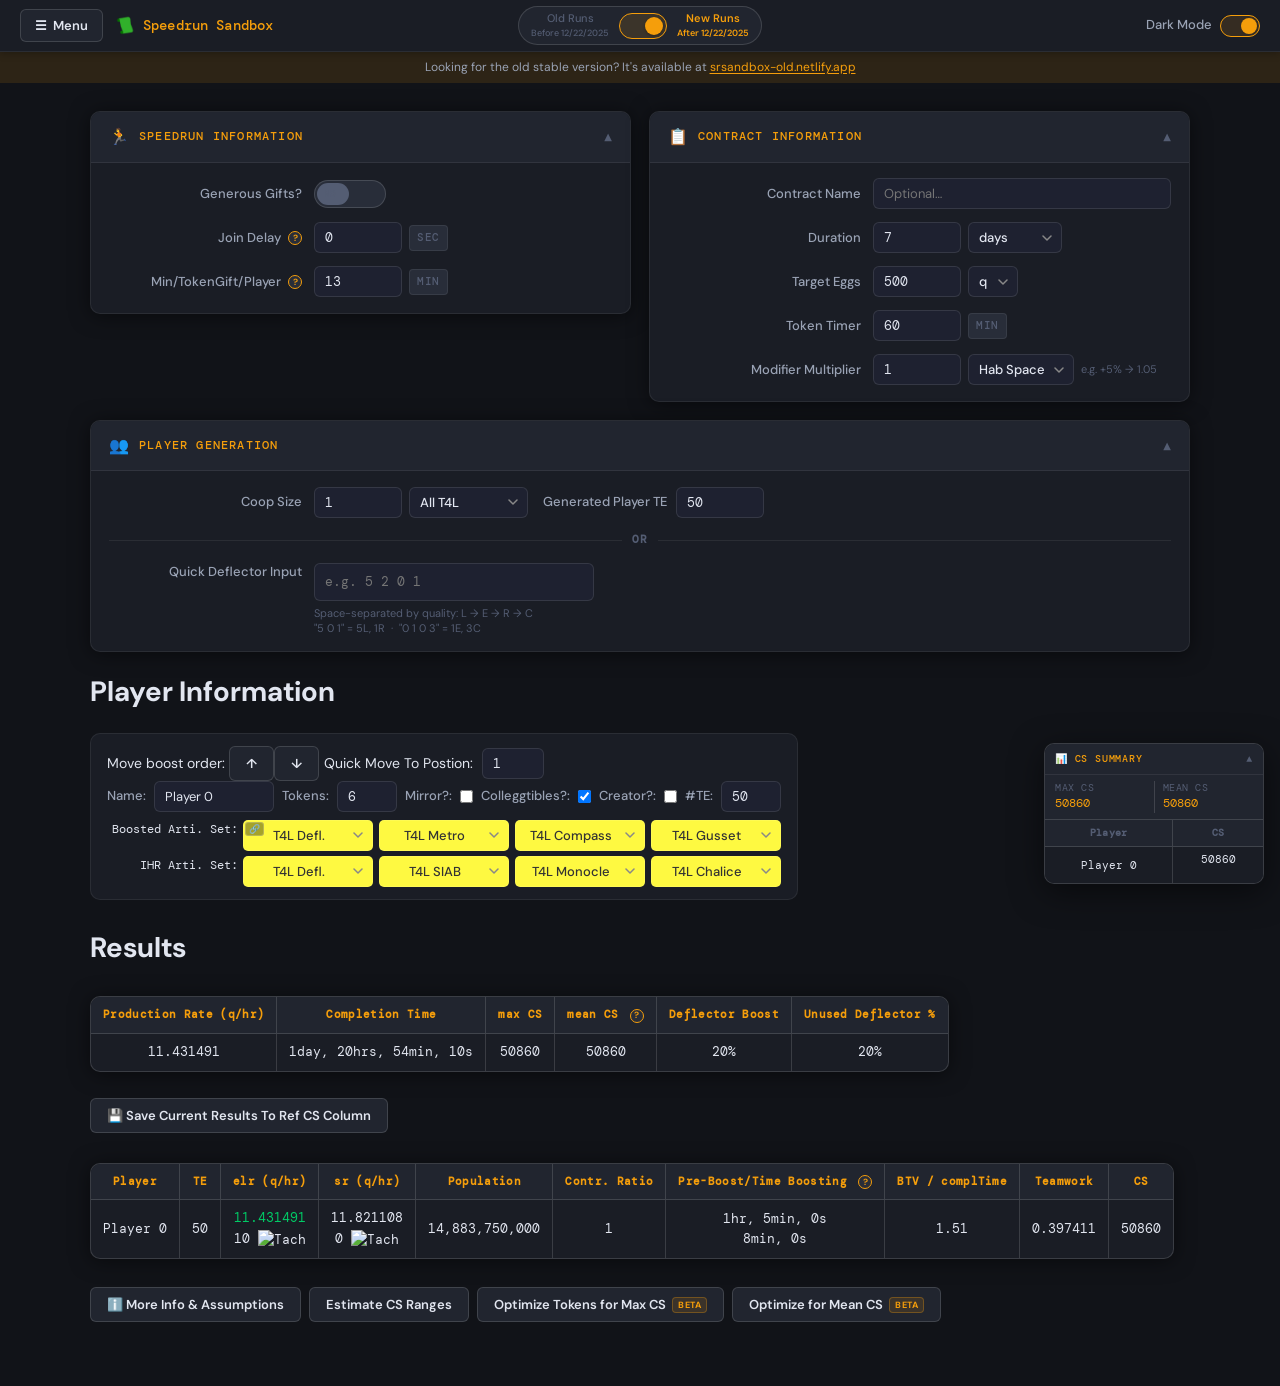
==== index.html @ 9b0572de "Initial commit - project files" ====
<!DOCTYPE html>
<html lang="en">
<head>
    <meta charset="UTF-8">
    <meta name="viewport" content="width=device-width, initial-scale=1.0">
    <title>Speedrun Sandbox</title>
    <meta name="robots" content="index, follow">
    <link rel="canonical" href="https://srsandbox-staabmia.netlify.app/">
    <link rel="stylesheet" href="styles.css">
    <link rel="icon" href="images/CS.ico" type="image/x-icon">
    <link rel="preconnect" href="https://fonts.googleapis.com">
    <link href="https://fonts.googleapis.com/css2?family=DM+Sans:ital,opsz,wght@0,9..40,400;0,9..40,500;0,9..40,600;0,9..40,700;1,9..40,400&family=DM+Mono:wght@400;500&display=swap" rel="stylesheet">
    <script>
    function toggleCard(header) {
        const body = header.nextElementSibling;
        const chevron = header.querySelector('.card-chevron');
        const collapsed = body.classList.toggle('card-body--collapsed');
        chevron.style.transform = collapsed ? 'rotate(180deg)' : '';
        const key = 'card-collapsed:' + header.querySelector('.card-title').textContent.trim();
        localStorage.setItem(key, collapsed ? '1' : '0');
    }
    </script>
    <!-- Inject collapsed state before first paint to prevent flash -->
    <script>
    (function () {
        const rules = [];
        for (let i = 0; i < localStorage.length; i++) {
            const k = localStorage.key(i);
            if (k.startsWith('card-collapsed:') && localStorage.getItem(k) === '1') {
                const title = k.slice('card-collapsed:'.length);
                // Build a CSS rule that hides the card-body following a header containing this title
                rules.push(
                    `.collapsible[data-title="${CSS.escape(title)}"] + .card-body { display: none !important; }`
                );
            }
        }
        if (rules.length) {
            const style = document.createElement('style');
            style.id = 'card-collapsed-fouc';
            style.textContent = rules.join('\n');
            document.head.appendChild(style);
        }
    })();
    </script>
</head>
<body class="dark-mode">

    <!-- Navigation -->
    <nav class="topbar">
        <div class="topbar-left">
            <div class="dropdown">
                <button class="dropbtn">☰ &nbsp;Menu</button>
                <div class="dropdown-content">
                    <a href="index.html">Speedrun Sandbox</a>
                    <a href="stone-calc.html">Stone Calculator</a>
                </div>
            </div>
            <div class="topbar-brand">
                <img src="images/CS.ico" class="brand-icon-img" alt="CS">
                <span class="brand-name">Speedrun Sandbox</span>
            </div>
        </div>
        <div class="topbar-center">
            <div class="segment-control topbar-segment">
                <span class="segment-label">Old Runs<br><small>Before 12/22/2025</small></span>
                <label class="switch">
                    <input type="checkbox" id="cxpToggle" checked="true">
                    <span class="slider"></span>
                </label>
                <span class="segment-label active">New Runs<br><small>After 12/22/2025</small></span>
            </div>
        </div>
        <div class="topbar-right">
            <div class="mode-toggle">
                <label for="modeToggle" class="mode-label">Dark Mode</label>
                <label class="toggle-switch">
                    <input type="checkbox" id="modeToggle">
                    <span class="toggle-slider"></span>
                </label>
            </div>
        </div>
    </nav>

    <div class="notice-bar">
        Looking for the old stable version? It's available at <a id="oldSiteLink" href="https://srsandbox-old.netlify.app/" target="_blank" rel="noopener">srsandbox-old.netlify.app</a>
    </div>

    <div id="urlErrorBar" class="error-bar" style="display:none;">
        ⚠️ Error parsing URL data — the link may be corrupted. Refreshing the page may fix the issue. Otherwise, remove <code>?data=</code> and everything after it from the URL.
    </div>

    <div class="page-wrapper">
        <div class="container">

            <!-- Speedrun Information -->
            <section class="card">
                <div class="card-header collapsible" data-title="Speedrun Information" onclick="toggleCard(this)">
                    <span class="card-icon">🏃</span>
                    <h2 class="card-title">Speedrun Information</h2>
                    <span class="card-chevron">▲</span>
                </div>
                <div class="card-body">

                    <!-- IMPORTANT: These two rows use class="controls" so scripts.js can find
                         them via .closest(".controls") to show/hide based on cxpToggle -->
                    <div class="controls field-row">
                        <label for="crtToggle" id="crtToggleLbl" class="field-label">
                            Chicken Runs Maxed? <span class="info-tip" data-tip="Chicken Runs not maxed: coopSize−1 used for CRs.">?</span>
                        </label>
                        <label class="pill-toggle">
                            <input type="checkbox" id="crtToggle" checked>
                            <span class="pill-track">
                                <span class="pill-thumb"></span>
                                <span class="pill-text-on">YES</span>
                                <span class="pill-text-off">NO</span>
                            </span>
                        </label>
                    </div>

                    <div class="controls field-row">
                        <label for="tokenToggle" id="tokenToggleLabel" class="field-label">
                            Token Value Maxed? <span class="info-tip" data-tip="Token Value not maxed: Sent=0 used.">?</span>
                        </label>
                        <label class="pill-toggle">
                            <input type="checkbox" id="tokenToggle" checked>
                            <span class="pill-track">
                                <span class="pill-thumb"></span>
                                <span class="pill-text-on">YES</span>
                                <span class="pill-text-off">NO</span>
                            </span>
                        </label>
                    </div>

                    <div class="field-row">
                        <label for="GGToggle" class="field-label">Generous Gifts?</label>
                        <label class="pill-toggle">
                            <input type="checkbox" id="GGToggle">
                            <span class="pill-track">
                                <span class="pill-thumb"></span>
                                <span class="pill-text-on">YES</span>
                                <span class="pill-text-off">NO</span>
                            </span>
                        </label>
                    </div>

                    <div class="field-row">
                        <label for="crttime" class="field-label">Join Delay <span class="info-tip" data-tip="The amount of time between coop creation and players joining.">?</span></label>
                        <div class="input-with-unit">
                            <input type="number" id="crttime" min="0" value="0" onkeyup=enforceMinMaxDec(this)>
                            <span class="unit-badge">sec</span>
                        </div>
                    </div>

                    <div class="field-row">
                        <label for="mpft" class="field-label">Min/TokenGift/Player <span class="info-tip" data-tip="Determines how lucky token farming is: 10 is a pretty lucky run, 13 average.">?</span></label>
                        <div class="input-with-unit">
                            <input type="number" id="mpft" min="1" value="13" onkeyup=enforceMinMaxDec(this)>
                            <span class="unit-badge">min</span>
                        </div>
                    </div>
                </div>
            </section>

            <!-- Contract Information -->
            <section class="card">
                <div class="card-header collapsible" data-title="Contract Information" onclick="toggleCard(this)">
                    <span class="card-icon">📋</span>
                    <h2 class="card-title">Contract Information</h2>
                    <span class="card-chevron">▲</span>
                </div>
                <div class="card-body">
                    <div class="field-row">
                        <label for="contractNameInput" class="field-label">Contract Name</label>
                        <input type="text" id="contractNameInput" placeholder="Optional…" class="text-input-wide">
                    </div>
                    <div class="field-row">
                        <label for="duration" class="field-label">Duration</label>
                        <div class="input-select-group">
                            <input type="number" id="duration" min="0" value="7" onkeyup=enforceMinMaxDec(this)>
                            <select id="durUnit">
                                <option value="days">days</option>
                                <option value="hours">hours</option>
                                <option value="minutes">minutes</option>
                                <option value="seconds">seconds</option>
                            </select>
                        </div>
                    </div>
                    <div class="field-row">
                        <label for="targetEggAmount" class="field-label">Target Eggs</label>
                        <div class="input-select-group">
                            <input type="number" id="targetEggAmount" min="0" value="500" step="100" onkeyup=enforceMinMaxDec(this)>
                            <select id="eggUnit">
                                <option value="q">q</option>
                                <option value="Q">Q</option>
                                <option value="T">T</option>
                            </select>
                        </div>
                    </div>
                    <div class="field-row">
                        <label for="tokenTimer" class="field-label">Token Timer</label>
                        <div class="input-with-unit">
                            <input type="number" id="tokenTimer" min="1" value="60" onkeyup=enforceMinMaxDec(this)>
                            <span class="unit-badge">min</span>
                        </div>
                    </div>
                    <div class="field-row">
                        <label for="modifiers" class="field-label">Modifier Multiplier</label>
                        <div class="input-select-group">
                            <input type="number" id="modifiers" min="0.01" max="1000" value="1" step="0.01" onkeyup=enforceMinMaxDec(this)>
                            <select name="mod-name" id="mod-name">
                                <option value="Hab Space">Hab Space</option>
                                <option value="IHR">IHR</option>
                                <option value="ShipRate">Ship Rate</option>
                                <option value="LayRate">Lay Rate</option>
                            </select>
                            <span class="hint-text">e.g. +5% → 1.05</span>
                        </div>
                    </div>
                </div>
            </section>

            <!-- Player Generation -->
            <section class="card">
                <div class="card-header collapsible" data-title="Player Generation" onclick="toggleCard(this)">
                    <span class="card-icon">👥</span>
                    <h2 class="card-title">Player Generation</h2>
                    <span class="card-chevron">▲</span>
                </div>
                <div class="card-body">
                    <div class="field-row">
                        <label for="numPlayers" class="field-label">Coop Size</label>
                        <div class="input-select-group">
                            <input type="number" id="numPlayers" min="1" max="70" value="1" onkeyup=enforceMinMax(this)>
                            <select name="artiQual" id="artiQual">
                                <option value="Sus">All T4L</option>
                                <option value="Leg">T4C Defl+T4L</option>
                                <option value="Epic">T4C Defl+T4E</option>
                                <option value="Rare">T3R Defl+T4R</option>
                            </select>
                            <label for="numTEDefault" class="field-label" style="width:auto;text-align:left;padding-left:8px;">Generated Player TE</label>
                            <input type="number" id="numTEDefault" min="0" max="999" value="50" onkeyup=enforceMinMax(this)>
                        </div>
                    </div>

                    <div class="divider-or"><span>or</span></div>

                    <div class="field-row field-row--stack">
                        <label for="QPlayerInput" class="field-label">Quick Deflector Input</label>
                        <div class="qinput-block">
                            <input type="text" id="QPlayerInput" placeholder="e.g. 5 2 0 1" class="qinput-field">
                            <p class="hint-text">Space-separated by quality: L → E → R → C<br>"5 0 1" = 5L, 1R &nbsp;·&nbsp; "0 1 0 3" = 1E, 3C</p>
                            <small id="errorMsg" style="color:#ff6b6b;display:none;">⚠ Max 5 numbers allowed.</small>
                        </div>
                    </div>
                </div>
            </section>

            <script>
                const input = document.getElementById("QPlayerInput");
                const errorMsg = document.getElementById("errorMsg");
                input.addEventListener("input", function () {
                    let clean = this.value.replace(/[^\d\s]/g, '');
                    const entries = clean.trim().split(/\s+/).filter(n => n !== '');
                    if (entries.length > 5) {
                        clean = entries.slice(0, 5).join(' ') + ' ';
                        errorMsg.style.display = 'inline';
                    } else {
                        errorMsg.style.display = 'none';
                    }
                    this.value = clean;
                });
                input.onchange = () => QPInRun();
            </script>

            <!-- Dynamic Output Areas -->
            <div id="infoContainer"></div>
            <div id="playersContainer"></div>
            <div id="boostOrderContainer"></div>
            <div id="optimizeOrderContainer" style="margin-bottom:20px"></div>
            <div id="runContainer" style="margin-top:20px"></div>
            <div id="run"></div>
            <div id="resultsContainer"></div>
            <table id="coopTable"></table>
            <div id="SIABSwapContainer"></div>

            <div class="field-row btv-row">
                <label for="btvTarget" id="btvTargetLabel" class="field-label">BTV / CompTime Target</label>
                <input type="number" id="btvTarget" min="0" max="2" value="1.875" step="0.1" onkeyup=enforceMinMaxDec(this)>
            </div>

            <button id="saveReference">💾 Save Current Results To Ref CS Column</button>

            <table id="playersTable"></table>

            <div class="button-row">
                <button id="toggleInfo2Btn">ℹ️ More Info &amp; Assumptions</button>
                <button id="runScenariosBtn">Estimate CS Ranges</button>
                <button id="runTokenScenariosBtn">Optimize Tokens for Max CS <span class="badge-beta">beta</span></button>
                <button id="runTokenScenariosMeanBtn">Optimize for Mean CS <span class="badge-beta">beta</span></button>
            </div>

            <div id="info2Container" class="hidden"></div>

            <div id="scenarioOutputContainer" class="hidden scenario-output-wrapper">
                <button id="copyScenarioBtn">📋 Copy Results</button>
                <textarea id="scenarioOutput" rows="10" cols="80" readonly></textarea>
                <div id="scenarioHtmlOutput"></div>
            </div>

            <div id="savedPlayerContainer"></div>

        </div>
    </div>

    <!-- Sticky Summary Panel -->
    <div id="stickySummary">
        <div id="stickySummaryHeader">
            <span>📊 CS Summary</span>
            <span id="stickySummaryToggleIcon">▲</span>
        </div>
        <div id="stickySummaryBody">
            <div id="stickySummaryCoopStats" class="sticky-coop-stats"></div>
            <table id="stickySummaryTable">
                <thead><tr id="stickySummaryHead"></tr></thead>
                <tbody id="stickySummaryRows"></tbody>
            </table>
        </div>
    </div>

    <script src="scripts.js"></script>

    <script>
    // ── Sticky Summary Panel ──────────────────────
    (function () {
        const panel      = document.getElementById('stickySummary');
        const header     = document.getElementById('stickySummaryHeader');
        const body       = document.getElementById('stickySummaryBody');
        const toggleIcon = document.getElementById('stickySummaryToggleIcon');
        const headRow    = document.getElementById('stickySummaryHead');
        const bodyRows   = document.getElementById('stickySummaryRows');
        const coopStats  = document.getElementById('stickySummaryCoopStats');
        const sourceTable = document.getElementById('playersTable');
        const coopTable   = document.getElementById('coopTable');

        let collapsed = false;

        header.addEventListener('click', () => {
            collapsed = !collapsed;
            body.classList.toggle('collapsed', collapsed);
            toggleIcon.textContent = collapsed ? '▼' : '▲';
        });

        function refreshCoopStats() {
            const rows = coopTable.querySelectorAll('tr');
            if (rows.length < 2) { coopStats.innerHTML = ''; return; }
            const cells = rows[1].querySelectorAll('td');
            const maxCSCell  = cells[2];
            const meanCSCell = cells[3];
            if (!maxCSCell || !meanCSCell) { coopStats.innerHTML = ''; return; }

            function statHTML(cell, label, refKey) {
                const firstText = Array.from(cell.childNodes)
                    .find(n => n.nodeType === Node.TEXT_NODE);
                const val = firstText ? firstText.textContent.trim() : (cell.textContent.trim().split(' ')[0] || '—');
                if (!val) return '';

                const refVal = parseFloat(cell.dataset[refKey]);
                const curVal = parseFloat(val);
                let deltaSpan = '';
                let refLine = '';
                if (!isNaN(refVal) && !isNaN(curVal)) {
                    const diff = Math.round((curVal - refVal) * 1e2) / 1e2;
                    const sign = diff > 0 ? '+' : '';
                    const colour = diff > 0 ? 'var(--green,#34d399)' : diff < 0 ? 'var(--red,#f87171)' : 'var(--text-muted)';
                    if (diff !== 0) deltaSpan = ` <span style="color:${colour};font-size:10px">(${sign}${diff})</span>`;
                    refLine = `<span style="font-size:9px;color:var(--text-muted);white-space:nowrap">ref:${refVal}</span>`;
                }
                return `<div style="display:flex;flex-direction:column;min-width:0">
                    <span class="coop-stat-label">${label}</span>
                    <span class="coop-stat-value" style="white-space:nowrap">${val}${deltaSpan}</span>
                    ${refLine}
                </div>`;
            }

            const maxHTML  = statHTML(maxCSCell,  'max CS',  'refMax');
            const meanHTML = statHTML(meanCSCell, 'mean CS', 'refMean');
            if (!maxHTML && !meanHTML) { coopStats.innerHTML = ''; return; }
            coopStats.innerHTML = maxHTML + `<div class="coop-stat-sep"></div>` + meanHTML;
        }

        function refreshSummary() {
            const rows = sourceTable.querySelectorAll('tbody tr, tr:not(:first-child)');
            const headerCells = sourceTable.querySelectorAll('th');

            // Find column indices
            let nameIdx = -1, csIdx = -1, refIdx = -1;
            headerCells.forEach((th, i) => {
                const text = th.textContent.trim().toLowerCase();
                if (text === 'player') nameIdx = i;
                if (text === 'cs') csIdx = i;
                if (th.classList.contains('reference-col')) refIdx = i;
            });

            // Fallback: player is col 0, CS is last col before ref
            if (nameIdx === -1) nameIdx = 0;
            if (csIdx === -1) csIdx = headerCells.length - 1 - (refIdx !== -1 ? 1 : 0);

            const dataRows = Array.from(rows).filter(r => r.querySelectorAll('td').length > 1);

            // Always show the panel (even with 0 rows — shows empty state)
            panel.classList.add('visible');

            // Build header
            headRow.innerHTML = '';
            const headers = ['Player', 'CS'];
            if (refIdx !== -1) headers.push('Ref CS');
            headers.forEach(h => {
                const th = document.createElement('th');
                th.textContent = h;
                headRow.appendChild(th);
            });

            // Build rows
            bodyRows.innerHTML = '';

            if (dataRows.length === 0) {
                const tr = document.createElement('tr');
                const td = document.createElement('td');
                td.colSpan = refIdx !== -1 ? 3 : 2;
                td.textContent = 'No results yet';
                td.style.cssText = 'color:var(--text-muted);font-style:italic;text-align:center;padding:10px 8px;';
                tr.appendChild(td);
                bodyRows.appendChild(tr);
                return;
            }

            dataRows.forEach(row => {
                const cells = row.querySelectorAll('td');
                if (cells.length === 0) return;

                const tr = document.createElement('tr');

                // Name
                const nameTd = document.createElement('td');
                nameTd.textContent = cells[nameIdx]?.textContent?.trim() || '';
                tr.appendChild(nameTd);

                // CS — may contain "95<br>(+2)" from scripts.js
                const csTd = document.createElement('td');
                const sourceCS = cells[csIdx];
                const csRaw = sourceCS?.innerHTML?.trim() || '';
                const csParts = csRaw.split(/<br\s*\/?>/i);
                if (csParts.length > 1) {
                    csTd.innerHTML = csParts[0].trim() + '<br><span class="diff-line">' + csParts[1].trim() + '</span>';
                } else {
                    // Always render two lines so row height is stable
                    csTd.innerHTML = (sourceCS?.textContent?.trim() || '') + '<br><span class="diff-line">&nbsp;</span>';
                }
                if (sourceCS?.classList.contains('increase')) csTd.classList.add('increase');
                if (sourceCS?.classList.contains('decrease')) csTd.classList.add('decrease');
                tr.appendChild(csTd);

                // Ref CS — always render two lines for stable height
                if (refIdx !== -1) {
                    const refTd = document.createElement('td');
                    const refSource = cells[refIdx];
                    const refRaw = refSource?.textContent?.trim() || '';
                    const match = refRaw.match(/^([^\(]+)(\(.*\))?$/s);
                    const mainVal = match ? match[1].trim() : refRaw;
                    const diffVal = (match && match[2]) ? match[2].trim() : '&nbsp;';
                    refTd.innerHTML = mainVal + '<br><span class="diff-line">' + diffVal + '</span>';
                    tr.appendChild(refTd);
                }

                bodyRows.appendChild(tr);
            });
        }

        // Show panel immediately; refreshSummary will populate it
        panel.classList.add('visible');
        refreshCoopStats();
        refreshSummary();
        const observer = new MutationObserver(refreshSummary);
        observer.observe(sourceTable, { childList: true, subtree: true, characterData: true });
        const coopObserver = new MutationObserver(refreshCoopStats);
        coopObserver.observe(coopTable, { childList: true, subtree: true, characterData: true });

        // Also re-check when ref column is added/removed
        const saveBtn = document.getElementById('saveReference');
        if (saveBtn) saveBtn.addEventListener('click', () => setTimeout(refreshSummary, 100));
    })();
    </script>

    <div id="floatingTip"></div>
    <script>
    (function () {
        const tip = document.getElementById('floatingTip');

        function positionTip(e) {
            const pad = 12;
            let x = e.clientX + pad;
            let y = e.clientY + pad;
            if (x + 220 > window.innerWidth) x = e.clientX - 220 - pad;
            if (y + tip.offsetHeight > window.innerHeight) y = e.clientY - tip.offsetHeight - pad;
            tip.style.left = x + 'px';
            tip.style.top  = y + 'px';
        }

        // Use delegation so it works for dynamically generated elements (e.g. mean CS header)
        document.addEventListener('mouseover', function (e) {
            const el = e.target.closest('.info-tip--down');
            if (!el) return;
            tip.textContent = el.dataset.tip;
            tip.classList.add('visible');
            positionTip(e);
        });
        document.addEventListener('mousemove', function (e) {
            if (tip.classList.contains('visible')) positionTip(e);
        });
        document.addEventListener('mouseout', function (e) {
            const el = e.target.closest('.info-tip--down');
            if (el) tip.classList.remove('visible');
        });
    })();
    </script>

    <script>
    document.addEventListener('DOMContentLoaded', function () {
        document.querySelectorAll('.card-header.collapsible').forEach(function (header) {
            const title = header.dataset.title;
            const key = 'card-collapsed:' + title;
            if (localStorage.getItem(key) === '1') {
                header.nextElementSibling.classList.add('card-body--collapsed');
                header.querySelector('.card-chevron').style.transform = 'rotate(180deg)';
            }
        });
        // Remove the temporary FOUC-prevention style now that classes are applied
        const fouc = document.getElementById('card-collapsed-fouc');
        if (fouc) fouc.remove();
    });
    </script>

</body>
</html>
---- styles.css ----
/* ════════════════════════════════════════════════
   SPEEDRUN SANDBOX — Redesigned Styles v2
   Font: DM Sans (readable) + DM Mono (data)
   Theme: Dark-first, amber accent
   ════════════════════════════════════════════════ */

@import url('https://fonts.googleapis.com/css2?family=DM+Sans:ital,opsz,wght@0,9..40,400;0,9..40,500;0,9..40,600;0,9..40,700;1,9..40,400&family=DM+Mono:wght@400;500&display=swap');

/* ── CSS Variables ────────────────────────────── */
:root {
    --amber: #f59e0b;
    --amber-hover: #fbbf24;
    --amber-dim: #92400e;
    --amber-glow: rgba(245,158,11,0.12);

    --bg: #111318;
    --surface: #1a1d25;
    --surface2: #21252f;
    --surface3: #282d39;
    --border: rgba(255,255,255,0.07);
    --border-strong: rgba(255,255,255,0.14);

    --text-primary: #e2e6f0;
    --text-secondary: #9aa3b5;
    --text-muted: #545d73;

    --input-bg: #1e2130;
    --input-border: rgba(255,255,255,0.1);
    --input-text: #e2e6f0;

    --select-bg: #1e2130;
    --select-text: #e2e6f0;
    --option-bg: #2a2f3d;

    --shadow: 0 2px 20px rgba(0,0,0,0.5);
    --radius: 10px;
    --radius-sm: 6px;

    --green: #34d399;
    --red: #f87171;
}

body.light-mode {
    --bg: #eef0f5;
    --surface: #ffffff;
    --surface2: #f4f6fa;
    --surface3: #eaecf2;
    --border: rgba(0,0,0,0.07);
    --border-strong: rgba(0,0,0,0.14);

    --text-primary: #111827;
    --text-secondary: #4b5563;
    --text-muted: #9ca3af;

    --input-bg: #ffffff;
    --input-border: rgba(0,0,0,0.13);
    --input-text: #111827;

    --select-bg: #ffffff;
    --select-text: #111827;
    --option-bg: #f4f6fa;

    --shadow: 0 2px 16px rgba(0,0,0,0.08);
    --amber: #d97706;
    --amber-hover: #b45309;
    --amber-glow: rgba(217,119,6,0.1);
}

/* ── Reset ────────────────────────────────────── */
*, *::before, *::after { box-sizing: border-box; margin: 0; padding: 0; }

body {
    font-family: 'DM Sans', system-ui, sans-serif;
    font-size: 14px;
    line-height: 1.6;
    background: var(--bg);
    color: var(--text-primary);
    min-height: 100vh;
    transition: background 0.25s, color 0.25s;
}

/* ── Topbar ───────────────────────────────────── */
.topbar {
    position: sticky;
    top: 0;
    z-index: 200;
    display: flex;
    align-items: center;
    justify-content: space-between;
    padding: 0 20px;
    height: 52px;
    background: var(--surface);
    border-bottom: 1px solid var(--border);
    box-shadow: 0 1px 8px rgba(0,0,0,0.3);
}

.topbar-center {
    position: absolute;
    left: 50%;
    transform: translateX(-50%);
    display: flex;
    align-items: center;
}

.topbar-brand {
    display: flex;
    align-items: center;
    gap: 8px;
}
.brand-icon { font-size: 18px; }
.brand-icon-img { width: 20px; height: 20px; object-fit: contain; image-rendering: crisp-edges; }
.brand-name {
    font-family: 'DM Mono', monospace;
    font-size: 14px;
    font-weight: 500;
    color: var(--amber);
    letter-spacing: 0.01em;
}

.topbar-left {
    display: flex;
    align-items: center;
    gap: 12px;
}

.topbar-right {
    display: flex;
    align-items: center;
    gap: 16px;
}

/* ── Dropdown ─────────────────────────────────── */
.dropdown {
    position: relative;
    display: inline-block;
}

.dropbtn {
    background: var(--surface2);
    color: var(--text-primary);
    border: 1px solid var(--border-strong);
    border-radius: var(--radius-sm);
    padding: 7px 14px;
    font-family: 'DM Sans', sans-serif;
    font-size: 13px;
    font-weight: 600;
    cursor: pointer;
    transition: border-color 0.2s, color 0.2s;
}
.dropbtn:hover {
    border-color: var(--amber);
    color: var(--amber);
    background: var(--surface2);
}

.dropdown-content {
    display: none;
    position: absolute;
    left: 0;
    right: auto;
    top: 100%;
    min-width: 200px;
    background: var(--surface);
    border: 1px solid var(--border-strong);
    border-radius: var(--radius);
    box-shadow: 0 8px 24px rgba(0,0,0,0.4);
    overflow: hidden;
    z-index: 300;
}

/* Invisible bridge fills the gap between button and menu so hover doesn't break */
.dropdown::after {
    content: '';
    position: absolute;
    top: 100%;
    left: 0;
    right: 0;
    height: 8px;
}

/* CSS-only hover open */
.dropdown:hover .dropdown-content { display: block; }
/* Keep open when mouse moves from button into menu */
.dropdown-content:hover { display: block; }

.dropdown-content a {
    display: block;
    padding: 10px 16px;
    color: var(--text-primary);
    text-decoration: none;
    font-size: 14px;
    font-weight: 500;
    transition: background 0.15s, color 0.15s;
}
.dropdown-content a:hover {
    background: var(--surface2);
    color: var(--amber);
}

/* ── Mode Toggle ──────────────────────────────── */
.mode-toggle {
    display: flex;
    align-items: center;
    gap: 8px;
}
.mode-label {
    font-size: 13px;
    font-weight: 500;
    color: var(--text-secondary);
}

.toggle-switch { position: relative; display: inline-block; width: 40px; height: 22px; }
.toggle-switch input { opacity: 0; width: 0; height: 0; }
.toggle-slider {
    position: absolute; cursor: pointer; inset: 0;
    background: var(--input-bg);
    border: 1px solid var(--border-strong);
    border-radius: 22px;
    transition: 0.3s;
}
.toggle-slider::before {
    content: '';
    position: absolute;
    height: 16px; width: 16px;
    left: 2px; bottom: 2px;
    background: var(--text-muted);
    border-radius: 50%;
    transition: 0.3s;
}
.toggle-switch input:checked + .toggle-slider { background: var(--amber-glow); border-color: var(--amber); }
.toggle-switch input:checked + .toggle-slider::before { transform: translateX(18px); background: var(--amber); }

/* ── Temporary notice bar ─────────────────────── */
.notice-bar {
    background: var(--amber-glow);
    border-bottom: 1px solid var(--border-accent);
    padding: 6px 20px;
    font-size: 12px;
    color: var(--text-secondary);
    text-align: center;
}
.notice-bar a {
    color: var(--amber);
    text-decoration: underline;
    text-underline-offset: 2px;
}
.notice-bar a:hover { color: var(--amber-hover); }

.error-bar {
    background: #3d1a1a;
    border-bottom: 1px solid #c0392b;
    padding: 8px 20px;
    font-size: 13px;
    color: #f5a0a0;
    text-align: center;
}
.error-bar code {
    background: rgba(255,255,255,0.1);
    padding: 1px 5px;
    border-radius: 3px;
    font-family: 'DM Mono', monospace;
    font-size: 12px;
}


.page-wrapper {
    padding: 28px 20px 64px;
    display: flex;
    justify-content: center;
}

.container {
    width: 100%;
    max-width: 1100px;
    display: grid;
    grid-template-columns: 1fr 1fr;
    grid-template-rows: auto;
    gap: 18px;
    align-items: start;
}

/* Speedrun Info — col 1, Contract Info — col 2 */
.card:nth-of-type(1) { grid-column: 1; }
.card:nth-of-type(2) { grid-column: 2; }

/* Player generation and everything after spans full width */
.card:nth-of-type(3),
#infoContainer, #playersContainer, #boostOrderContainer,
#optimizeOrderContainer, #runContainer, #run,
#resultsContainer, #coopTable, #SIABSwapContainer,
.btv-row, #saveReference, #playersTable,
.button-row, #info2Container, .scenario-output-wrapper,
#savedPlayerContainer {
    grid-column: 1 / -1;
}

/* ── Version Segment ──────────────────────────── */
.segment-control-wrapper {
    display: flex;
    justify-content: center;
}
.segment-control {
    display: flex;
    align-items: center;
    gap: 14px;
    background: var(--surface);
    border: 1px solid var(--border-strong);
    border-radius: 999px;
    padding: 10px 20px;
}
.segment-label {
    font-size: 12px;
    font-weight: 500;
    color: var(--text-muted);
    line-height: 1.35;
    text-align: center;
    max-width: 160px;
}
.topbar-segment {
    padding: 5px 12px;
    gap: 10px;
    border-radius: 999px;
    background: var(--surface2);
    border: 1px solid var(--border-strong);
}

.topbar-segment .segment-label {
    font-size: 11px;
    line-height: 1.2;
}

.topbar-segment .segment-label small {
    font-size: 9px;
}
.segment-label.active { color: var(--amber); font-weight: 600; }

/* Segment switch */
.switch { position: relative; display: inline-block; width: 48px; height: 26px; }
.switch input { opacity: 0; width: 0; height: 0; }
.slider {
    position: absolute; cursor: pointer; inset: 0;
    background: var(--surface3);
    border: 1px solid var(--border-strong);
    border-radius: 26px;
    transition: 0.3s;
}
.slider::before {
    content: '';
    position: absolute;
    height: 18px; width: 18px;
    left: 3px; bottom: 3px;
    background: var(--text-muted);
    border-radius: 50%;
    transition: 0.3s;
    box-shadow: 0 1px 3px rgba(0,0,0,0.3);
}
.switch input:checked + .slider { background: var(--amber-glow); border-color: var(--amber); }
.switch input:checked + .slider::before { transform: translateX(22px); background: var(--amber); }

/* ── Cards ────────────────────────────────────── */
.card {
    background: var(--surface);
    border: 1px solid var(--border);
    border-radius: var(--radius);
    box-shadow: var(--shadow);
    overflow: hidden;
}

.card-header {
    display: flex;
    align-items: center;
    gap: 10px;
    padding: 12px 18px;
    background: var(--surface2);
    border-bottom: 1px solid var(--border);
}
.card-icon { font-size: 16px; }
.card-title {
    font-family: 'DM Mono', monospace;
    font-size: 12px;
    font-weight: 500;
    color: var(--amber);
    text-transform: uppercase;
    letter-spacing: 0.1em;
}

.card-header.collapsible {
    cursor: pointer;
    user-select: none;
}
.card-header.collapsible:hover { background: var(--surface3); }

.card-chevron {
    margin-left: auto;
    font-size: 10px;
    color: var(--text-muted);
    transition: transform 0.25s ease;
    display: inline-block;
}

.card-body--collapsed {
    display: none !important;
}

.card-body {
    padding: 14px 18px;
    display: flex;
    flex-direction: column;
    gap: 10px;
}

/* ── Field Rows ───────────────────────────────── */
.field-row {
    display: grid;
    grid-template-columns: 195px 1fr;
    align-items: center;
    gap: 10px;
    min-height: 34px;
}
.field-row--stack { align-items: start; padding-top: 2px; }

/* Override .controls grid when it's also a field-row */
.controls.field-row {
    display: grid;
    grid-template-columns: 195px 1fr;
    align-items: center;
    gap: 10px;
    min-height: 34px;
    /* reset legacy .controls styles */
    margin-bottom: 10px;
}

.field-label {
    font-size: 13px;
    font-weight: 500;
    color: var(--text-secondary);
    text-align: right;
    line-height: 1.4;
    padding-right: 2px;
}
.sup-marker { color: var(--amber); font-size: 10px; }

/* ── Footnote tooltip circles ─────────────────── */
.info-tip {
    display: inline-flex;
    align-items: center;
    justify-content: center;
    width: 14px;
    height: 14px;
    border-radius: 50%;
    background: var(--surface3);
    border: 1px solid var(--amber);
    color: var(--amber);
    font-size: 9px;
    font-weight: 700;
    font-family: 'DM Sans', sans-serif;
    cursor: help;
    position: relative;
    vertical-align: middle;
    margin-left: 4px;
    flex-shrink: 0;
    line-height: 1;
}
.info-tip::after {
    content: attr(data-tip);
    position: absolute;
    bottom: calc(100% + 7px);
    left: 50%;
    transform: translateX(-50%);
    background: var(--surface);
    border: 1px solid var(--border-strong);
    color: var(--text-secondary);
    font-size: 12px;
    font-weight: 400;
    font-family: 'DM Sans', sans-serif;
    padding: 7px 10px;
    border-radius: var(--radius-sm);
    white-space: normal;
    width: 220px;
    box-shadow: 0 4px 16px rgba(0,0,0,0.4);
    pointer-events: none;
    opacity: 0;
    transition: opacity 0.15s ease;
    z-index: 200;
    line-height: 1.5;
    text-align: left;
}
.info-tip:hover::after { opacity: 1; }

/* Downward variant — JS-driven tooltip, suppress CSS ::after */
.info-tip--down::after { display: none; }

/* JS-driven floating tooltip (escapes table overflow) */
#floatingTip {
    position: fixed;
    background: var(--surface);
    border: 1px solid var(--border-strong);
    color: var(--text-secondary);
    font-size: 12px;
    font-family: 'DM Sans', sans-serif;
    padding: 7px 10px;
    border-radius: var(--radius-sm);
    white-space: normal;
    width: 220px;
    box-shadow: 0 4px 16px rgba(0,0,0,0.4);
    pointer-events: none;
    opacity: 0;
    transition: opacity 0.15s ease;
    z-index: 9999;
    line-height: 1.5;
    text-align: left;
}
#floatingTip.visible { opacity: 1; }

/* ── Inputs ───────────────────────────────────── */
input[type="number"],
input[type="text"] {
    background: var(--input-bg);
    color: var(--input-text);
    border: 1px solid var(--input-border);
    border-radius: var(--radius-sm);
    padding: 6px 10px;
    font-family: 'DM Mono', monospace;
    font-size: 13px;
    width: 88px;
    outline: none;
    transition: border-color 0.2s, box-shadow 0.2s;
}
input[type="number"]:focus,
input[type="text"]:focus {
    border-color: var(--amber);
    box-shadow: 0 0 0 3px var(--amber-glow);
}
input[type="text"] { width: 100%; font-family: 'DM Sans', sans-serif; }
.text-input-wide { max-width: 300px; }


/* ── Selects ──────────────────────────────────── */
select {
    background: var(--select-bg);
    color: var(--select-text);
    border: 1px solid var(--input-border);
    border-radius: var(--radius-sm);
    padding: 6px 28px 6px 10px;
    font-family: 'DM Sans', sans-serif;
    font-size: 13px;
    font-weight: 500;
    outline: none;
    cursor: pointer;
    transition: border-color 0.2s;
    appearance: none;
    -webkit-appearance: none;
    background-image: url("data:image/svg+xml,%3Csvg width='10' height='6' viewBox='0 0 10 6' xmlns='http://www.w3.org/2000/svg'%3E%3Cpath d='M1 1l4 4 4-4' stroke='%23888' stroke-width='1.5' stroke-linecap='round' stroke-linejoin='round' fill='none'/%3E%3C/svg%3E");
    background-repeat: no-repeat;
    background-position: right 9px center;
}
select:focus { border-color: var(--amber); }

/* Options inherit explicit colors for high contrast */
option {
    background: var(--option-bg);
    color: var(--select-text);
}

/* ── Input combos ─────────────────────────────── */
.input-with-unit {
    display: flex;
    align-items: center;
    gap: 7px;
}
.unit-badge {
    font-family: 'DM Mono', monospace;
    font-size: 11px;
    font-weight: 500;
    color: var(--text-muted);
    background: var(--surface3);
    border: 1px solid var(--border);
    border-radius: 4px;
    padding: 3px 7px;
    text-transform: uppercase;
    letter-spacing: 0.05em;
    white-space: nowrap;
}
.input-select-group {
    display: flex;
    align-items: center;
    gap: 7px;
    flex-wrap: wrap;
}

/* ── Pill Yes/No Toggles ──────────────────────── */
.pill-toggle {
    position: relative;
    display: inline-block;
    cursor: pointer;
    user-select: none;
}
.pill-toggle input {
    position: absolute;
    opacity: 0;
    width: 0;
    height: 0;
}
.pill-track {
    display: flex;
    align-items: center;
    width: 72px;
    height: 28px;
    background: var(--surface3);
    border: 1px solid var(--border-strong);
    border-radius: 999px;
    position: relative;
    transition: background 0.25s, border-color 0.25s;
    overflow: hidden;
}
.pill-thumb {
    position: absolute;
    left: 2px;
    width: 32px;
    height: 22px;
    background: var(--text-muted);
    border-radius: 999px;
    transition: transform 0.25s cubic-bezier(0.4,0,0.2,1), background 0.25s;
    z-index: 2;
}
.pill-text-on,
.pill-text-off {
    position: absolute;
    font-family: 'DM Mono', monospace;
    font-size: 9px;
    font-weight: 500;
    letter-spacing: 0.06em;
    z-index: 3;
    transition: opacity 0.15s;
}
.pill-text-on  { right: 8px;  color: var(--amber); opacity: 0; }
.pill-text-off { left: 9px;   color: var(--text-muted); }

.pill-toggle input:checked ~ .pill-track {
    background: var(--amber-glow);
    border-color: var(--amber);
}
.pill-toggle input:checked ~ .pill-track .pill-thumb {
    transform: translateX(36px);
    background: var(--amber);
}
.pill-toggle input:checked ~ .pill-track .pill-text-on  { opacity: 1; }
.pill-toggle input:checked ~ .pill-track .pill-text-off { opacity: 0; }

/* ── Divider OR ───────────────────────────────── */
.divider-or {
    display: flex;
    align-items: center;
    gap: 10px;
    color: var(--text-muted);
    font-size: 11px;
    font-weight: 600;
    font-family: 'DM Mono', monospace;
    letter-spacing: 0.1em;
    text-transform: uppercase;
    margin: 2px 0;
}
.divider-or::before, .divider-or::after {
    content: '';
    flex: 1;
    height: 1px;
    background: var(--border);
}

/* ── Quick Input ──────────────────────────────── */
.qinput-block { display: flex; flex-direction: column; gap: 5px; }
.qinput-field {
    width: 100% !important;
    max-width: 280px;
    height: 38px;
    font-family: 'DM Mono', monospace !important;
}

/* ── Hint text ────────────────────────────────── */
.hint-text {
    font-size: 11px;
    color: var(--text-muted);
    line-height: 1.4;
}

/* ── Buttons — all consistent ghost style ─────── */
button {
    display: inline-flex;
    align-items: center;
    gap: 6px;
    padding: 8px 16px;
    border-radius: var(--radius-sm);
    border: 1px solid var(--border-strong);
    font-family: 'DM Sans', sans-serif;
    font-size: 13px;
    font-weight: 600;
    cursor: pointer;
    transition: border-color 0.2s, color 0.2s, background 0.2s;
    background: var(--surface2);
    color: var(--text-primary);
    white-space: nowrap;
}
button:hover {
    border-color: var(--amber);
    color: var(--amber);
    background: var(--amber-glow);
}

button#copyScenarioBtn { width: fit-content; }
button#saveReference { margin-top: 8px; margin-bottom: 4px; width: fit-content; }

.button-row {
    display: flex;
    flex-wrap: wrap;
    gap: 8px;
    margin-top: 10px;
}

.badge-beta {
    font-size: 9px;
    font-weight: 700;
    letter-spacing: 0.06em;
    background: var(--amber-glow);
    color: var(--amber);
    border: 1px solid rgba(245,158,11,0.3);
    border-radius: 4px;
    padding: 1px 5px;
    text-transform: uppercase;
}

/* ── Tables ───────────────────────────────────── */
table {
    width: fit-content;
    border-collapse: separate;
    border-spacing: 0;
    margin-top: 8px;
    font-size: 13px;
    font-family: 'DM Mono', monospace;
    background: var(--surface);
    border-radius: var(--radius);
    overflow: hidden;
    border: 1px solid var(--border-strong);
    box-shadow: var(--shadow);
}
th {
    background: var(--surface2);
    color: var(--amber);
    font-size: 11px;
    font-weight: 600;
    letter-spacing: 0.03em;
    padding: 9px 12px;
    border-bottom: 1px solid var(--border-strong);
    border-right: 1px solid var(--border-strong);
    text-align: center;
}
th:last-child { border-right: none; }
td {
    padding: 8px 12px;
    text-align: center;
    border-bottom: 1px solid var(--border);
    border-right: 1px solid var(--border-strong);
    color: var(--text-primary);
}
td:last-child { border-right: none; }
tr:last-child td { border-bottom: none; }
tr:hover td { background: var(--surface2); }

.increase {
    background: rgba(52,211,153,0.1) !important;
    color: var(--green);
    font-weight: 600;
}
.decrease {
    background: rgba(248,113,113,0.1) !important;
    color: var(--red);
    font-weight: 600;
}
.reference-col a { color: inherit; text-decoration: none; cursor: pointer; }

/* ── Scenario output ──────────────────────────── */
.scenario-output-wrapper { display: flex; flex-direction: column; gap: 8px; margin-top: 10px; }

#scenarioOutput {
    width: 100%;
    padding: 10px;
    font-family: 'DM Mono', monospace;
    font-size: 12px;
    resize: vertical;
    border-radius: var(--radius-sm);
    background: var(--input-bg);
    color: var(--input-text);
    border: 1px solid var(--input-border);
    line-height: 1.6;
    outline: none;
}

/* ── Info / Assumptions ───────────────────────── */
#info2Container {
    font-size: 13px;
    color: var(--text-secondary);
    background: var(--surface);
    border: 1px solid var(--border);
    border-radius: var(--radius);
    padding: 14px 18px;
    margin-top: 4px;
    line-height: 1.7;
    max-width: 100%;
    overflow-wrap: break-word;
}


/* Ensure [hidden] always removes from layout flow */
[hidden] { display: none !important; }

/* ── BTV row — hide when input is hidden by scripts.js ── */
.btv-row { margin-top: 6px; }
.btv-row:has(#btvTarget[hidden]) { display: none; }

/* ── Collapse empty output containers ─────────── */
#infoContainer:empty,
#playersContainer:empty,
#boostOrderContainer:empty,
#optimizeOrderContainer:empty,
#runContainer:empty,
#run:empty,
#resultsContainer:empty,
#SIABSwapContainer:empty,
#savedPlayerContainer:empty {
    display: none;
    margin: 0;
    padding: 0;
}

/* Collapse empty tables (coopTable / playersTable) */
#coopTable:not(:has(tr)),
#playersTable:not(:has(tr)) {
    display: none;
    margin: 0;
}

/* Override inline margin-top/bottom on empty containers */
#optimizeOrderContainer:empty { margin-bottom: 0 !important; }
#runContainer:empty { margin-top: 0 !important; }

/* ── Sticky Summary Panel ─────────────────────── */
#stickySummary {
    display: none; /* shown by JS when table has data */
    position: fixed;
    bottom: 16px;
    right: 16px;
    z-index: 500;
    width: 220px;
    background: var(--surface);
    border: 1px solid var(--border-strong);
    border-radius: var(--radius);
    box-shadow: 0 8px 32px rgba(0,0,0,0.5);
    overflow: hidden;
    font-family: 'DM Sans', sans-serif;
    font-size: 12px;
}
#stickySummary.visible { display: block; }

#stickySummaryHeader {
    display: flex;
    align-items: center;
    justify-content: space-between;
    padding: 7px 10px;
    background: var(--surface2);
    border-bottom: 1px solid var(--border);
    font-family: 'DM Mono', monospace;
    font-size: 10px;
    font-weight: 500;
    color: var(--amber);
    text-transform: uppercase;
    letter-spacing: 0.08em;
    cursor: pointer;
    user-select: none;
}
#stickySummaryHeader:hover { background: var(--surface3); }
#stickySummaryToggleIcon { font-size: 10px; color: var(--text-muted); }

#stickySummaryBody {
    max-height: 280px;
    overflow-y: auto;
}
#stickySummaryBody.collapsed { display: none; }

.sticky-coop-stats {
    display: grid;
    grid-template-columns: 1fr 1px 1fr;
    align-items: center;
    gap: 0 8px;
    padding: 6px 10px;
    background: var(--surface2);
    border-bottom: 1px solid var(--border-strong);
    font-family: 'DM Mono', monospace;
    font-size: 11px;
    min-height: 28px;
}
.sticky-coop-stats:empty { display: none; }

.coop-stat-label {
    display: block;
    color: var(--text-muted);
    font-size: 10px;
    text-transform: uppercase;
    letter-spacing: 0.05em;
    line-height: 1.3;
}
.coop-stat-value {
    color: var(--amber);
    font-weight: 400;
    font-size: 12px;
    white-space: nowrap;
}
.coop-stat-sep {
    width: 1px;
    background: var(--border-strong);
    align-self: stretch;
}

.coop-ref-line {
    font-size: 10px;
    color: var(--text-muted);
    font-family: 'DM Mono', monospace;
}

.coop-ref-delta {
    font-size: 11px;
    font-weight: 500;
}

#stickySummaryTable {
    width: 100%;
    border-collapse: separate;
    border-spacing: 0;
    margin: 0;
    border: none;
    box-shadow: none;
    border-radius: 0;
    font-size: 11px;
}
#stickySummaryTable th {
    background: var(--surface2);
    color: var(--text-muted);
    font-size: 10px;
    font-weight: 600;
    letter-spacing: 0.03em;
    padding: 5px 8px;
    border-bottom: 1px solid var(--border-strong);
    border-radius: 0;
    border-right: 1px solid var(--border-strong);
}
#stickySummaryTable th:last-child { border-right: none; }
#stickySummaryTable td {
    padding: 4px 8px;
    border-bottom: 1px solid var(--border);
    border-right: 1px solid var(--border-strong);
    color: var(--text-primary);
    font-family: 'DM Mono', monospace;
    font-size: 11px;
    border-radius: 0;
    line-height: 1.3;
    height: 36px;
    vertical-align: middle;
}
#stickySummaryTable td:last-child { border-right: none; }
#stickySummaryTable tr:last-child td { border-bottom: none; }
#stickySummaryTable tr:hover td { background: var(--surface2); }
#stickySummaryTable .increase { background: rgba(52,211,153,0.08) !important; color: var(--green); font-weight: 600; }
#stickySummaryTable .decrease { background: rgba(248,113,113,0.08) !important; color: var(--red); font-weight: 600; }

/* Diff sub-line — always rendered, blank when no change */
#stickySummaryTable .diff-line {
    display: block;
    font-size: 9px;
    color: var(--text-muted);
    line-height: 1.2;
    min-height: 11px; /* reserves space even when content is &nbsp; */
}

/* ── Player card (JS-generated) ───────────────── */
.player-info {
    display: flex;
    flex-wrap: wrap;
    align-items: center;
    gap: 4px 8px;
    margin-bottom: 8px;
    font-size: 13px;
}

.player-info label {
    color: var(--text-secondary);
    font-weight: 500;
    white-space: nowrap;
}

.player-info input[type="text"],
.player-info input[type="number"] {
    width: 60px;
}

.player-info input[type="text"] {
    width: 90px;
}

.player-info input[type="checkbox"] {
    width: auto;
    margin: 0;
}

.player {
    background: var(--surface);
    border: 1px solid var(--border);
    border-radius: var(--radius);
    padding: 12px 16px;
    margin-bottom: 8px;
    width: fit-content;
}
.player:hover { border-color: var(--border-strong); }

/* ── Optimize Order ───────────────────────────── */
#optimizeOrderContainer { display: flex; align-items: center; gap: 10px; }

/* ── Items Grid ───────────────────────────────── */
.itemsGrid {
    display: grid;
    grid-template-columns: repeat(5, 1fr);
    grid-template-rows: repeat(2, auto);
    gap: 5px;
    margin-top: 5px;
    text-align: right;
    font-size: 12px;
    font-family: 'DM Mono', monospace;
}
.item { display: flex; flex-direction: column; }

/* ── Legacy .controls (JS-generated content) ──── */
/* Keep minimal so JS-generated rows still work */
.controls {
    display: flex;
    flex-wrap: wrap;
    align-items: center;
    gap: 8px;
    margin-bottom: 8px;
}
/* But when .controls is combined with .field-row, use the grid layout */
.controls.field-row {
    display: grid;
    grid-template-columns: 195px 1fr;
    align-items: center;
    gap: 10px;
    margin-bottom: 10px;
}
.controls label { font-size: 13px; color: var(--text-secondary); font-weight: 500; }
.controls .label2 { font-size: 12px; color: var(--text-muted); }
.controls .label3 { font-size: 12px; color: var(--text-muted); max-width: 400px; }

/* ── Legacy .control-group ───────────────────── */
.control-group {
    display: flex;
    flex-wrap: wrap;
    align-items: center;
    gap: 8px;
    margin-bottom: 8px;
}
.control-group label { font-size: 13px; color: var(--text-secondary); font-weight: 500; }
.control-group .label2 { font-size: 12px; color: var(--text-muted); }

/* ── Boxed section ────────────────────────────── */
.boxed-section {
    border: 1px solid var(--border-strong);
    padding: 14px;
    border-radius: var(--radius);
    width: fit-content;
    max-width: 100%;
    background: var(--surface);
}
.boxed-section-title {
    text-align: center;
    font-family: 'DM Mono', monospace;
    font-size: 11px;
    font-weight: 500;
    color: var(--amber);
    text-transform: uppercase;
    letter-spacing: 0.1em;
    margin-bottom: 10px;
}

/* ── Utility ──────────────────────────────────── */
.hidden { display: none !important; }

/* ── Scrollbar ────────────────────────────────── */
::-webkit-scrollbar { width: 6px; height: 6px; }
::-webkit-scrollbar-track { background: transparent; }
::-webkit-scrollbar-thumb { background: var(--text-muted); border-radius: 3px; }
::-webkit-scrollbar-thumb:hover { background: var(--amber); }

/* ── Responsive ───────────────────────────────── */
@media (max-width: 800px) {
    .page-wrapper { padding: 16px 12px 48px; }
    .container { grid-template-columns: 1fr; }
    .card:nth-of-type(1), .card:nth-of-type(2) { grid-column: 1; }
    .field-row, .controls.field-row { grid-template-columns: 1fr; gap: 4px; }
    .field-label { text-align: left; }
    .button-row { flex-wrap: wrap; }
}

@media (max-width: 640px) {
    /* Stack topbar into two rows */
    .topbar {
        height: auto;
        flex-wrap: wrap;
        padding: 8px 12px;
        gap: 6px;
    }

    /* Row 1: menu left, dark mode right */
    .topbar-left,
    .topbar-right {
        flex: 1;
    }
    .topbar-right {
        display: flex;
        justify-content: flex-end;
    }

    /* Hide brand name on mobile to save space */
    .brand-name { display: none; }

    /* Center toggle takes full second row */
    .topbar-center {
        position: static;
        transform: none;
        width: 100%;
        justify-content: center;
        order: 3;
        padding-bottom: 2px;
    }

    /* Allow segment control to fit on one line */
    .topbar-segment {
        padding: 5px 8px;
        gap: 7px;
    }

    /* Shrink segment labels but keep both visible */
    .topbar-segment .segment-label {
        font-size: 10px;
        max-width: 100px;
    }
    .topbar-segment .segment-label small {
        font-size: 8px;
    }

    /* Dropdown opens wider on mobile */
    .dropdown-content {
        min-width: 160px;
    }
}
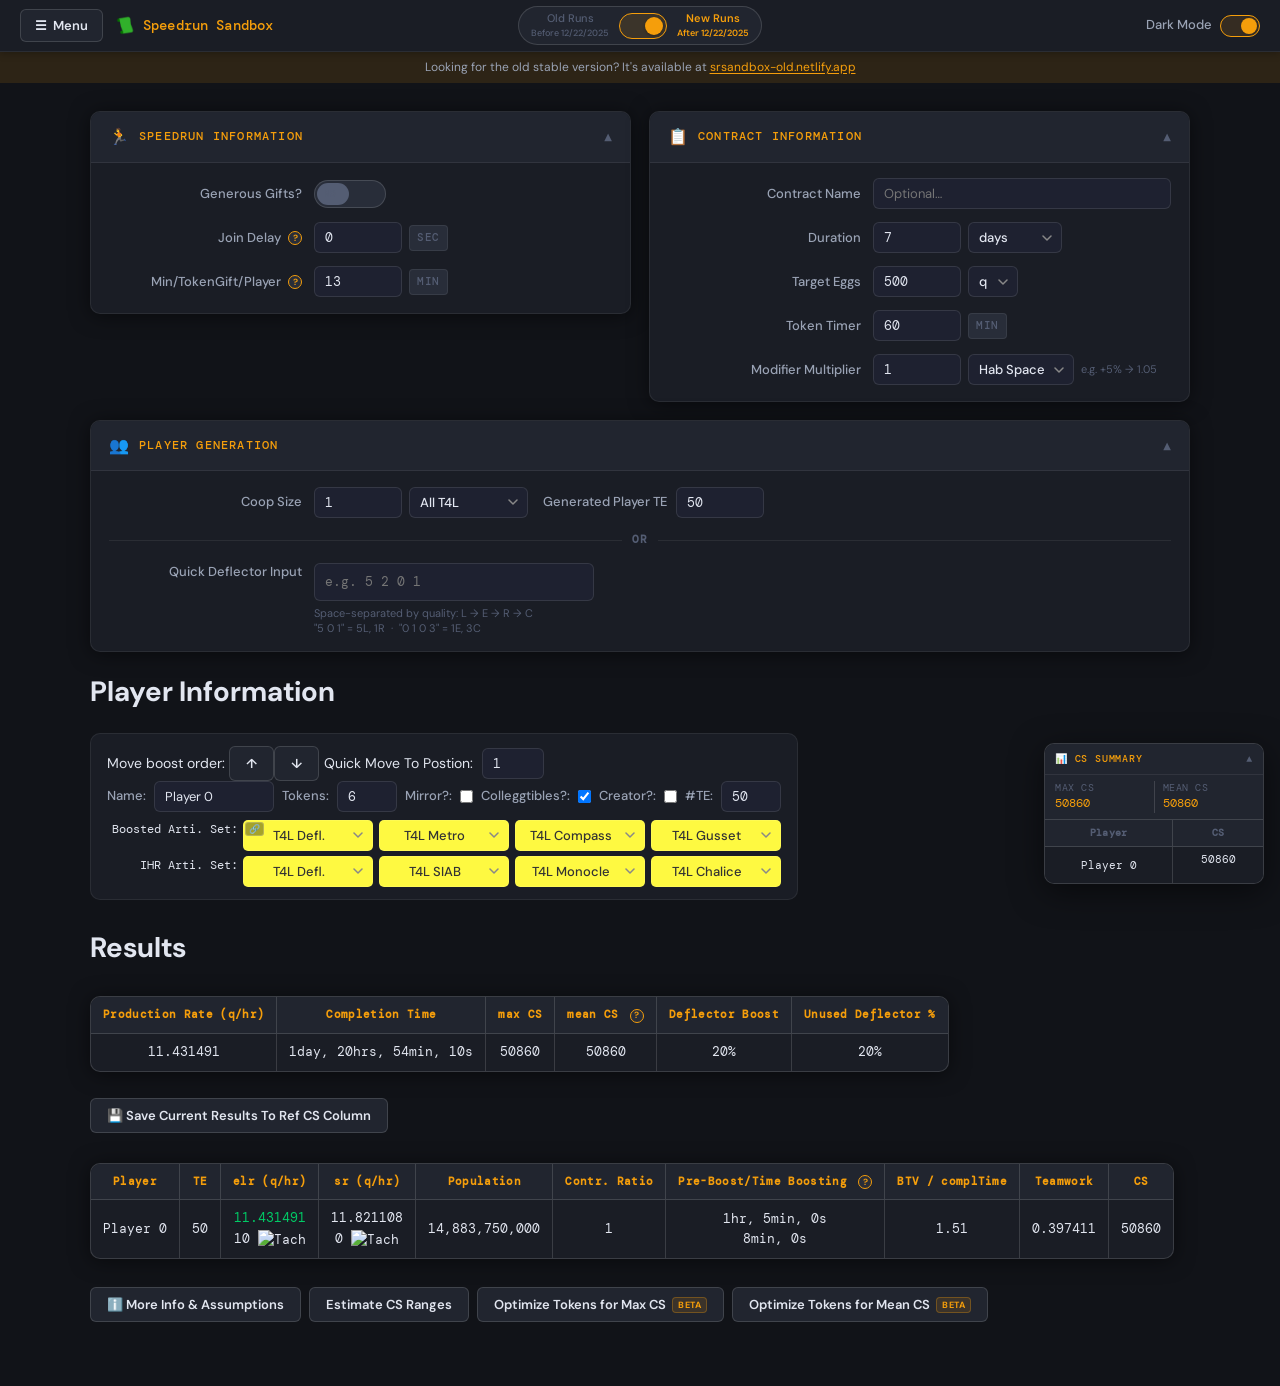
==== commit e232fa97: "Rename mean CS button" ====
--- a/index.html
+++ b/index.html
@@ -296,7 +296,7 @@
                 <button id="toggleInfo2Btn">ℹ️ More Info &amp; Assumptions</button>
                 <button id="runScenariosBtn">Estimate CS Ranges</button>
                 <button id="runTokenScenariosBtn">Optimize Tokens for Max CS <span class="badge-beta">beta</span></button>
-                <button id="runTokenScenariosMeanBtn">Optimize for Mean CS <span class="badge-beta">beta</span></button>
+                <button id="runTokenScenariosMeanBtn">Optimize Tokens for Mean CS <span class="badge-beta">beta</span></button>
             </div>
 
             <div id="info2Container" class="hidden"></div>
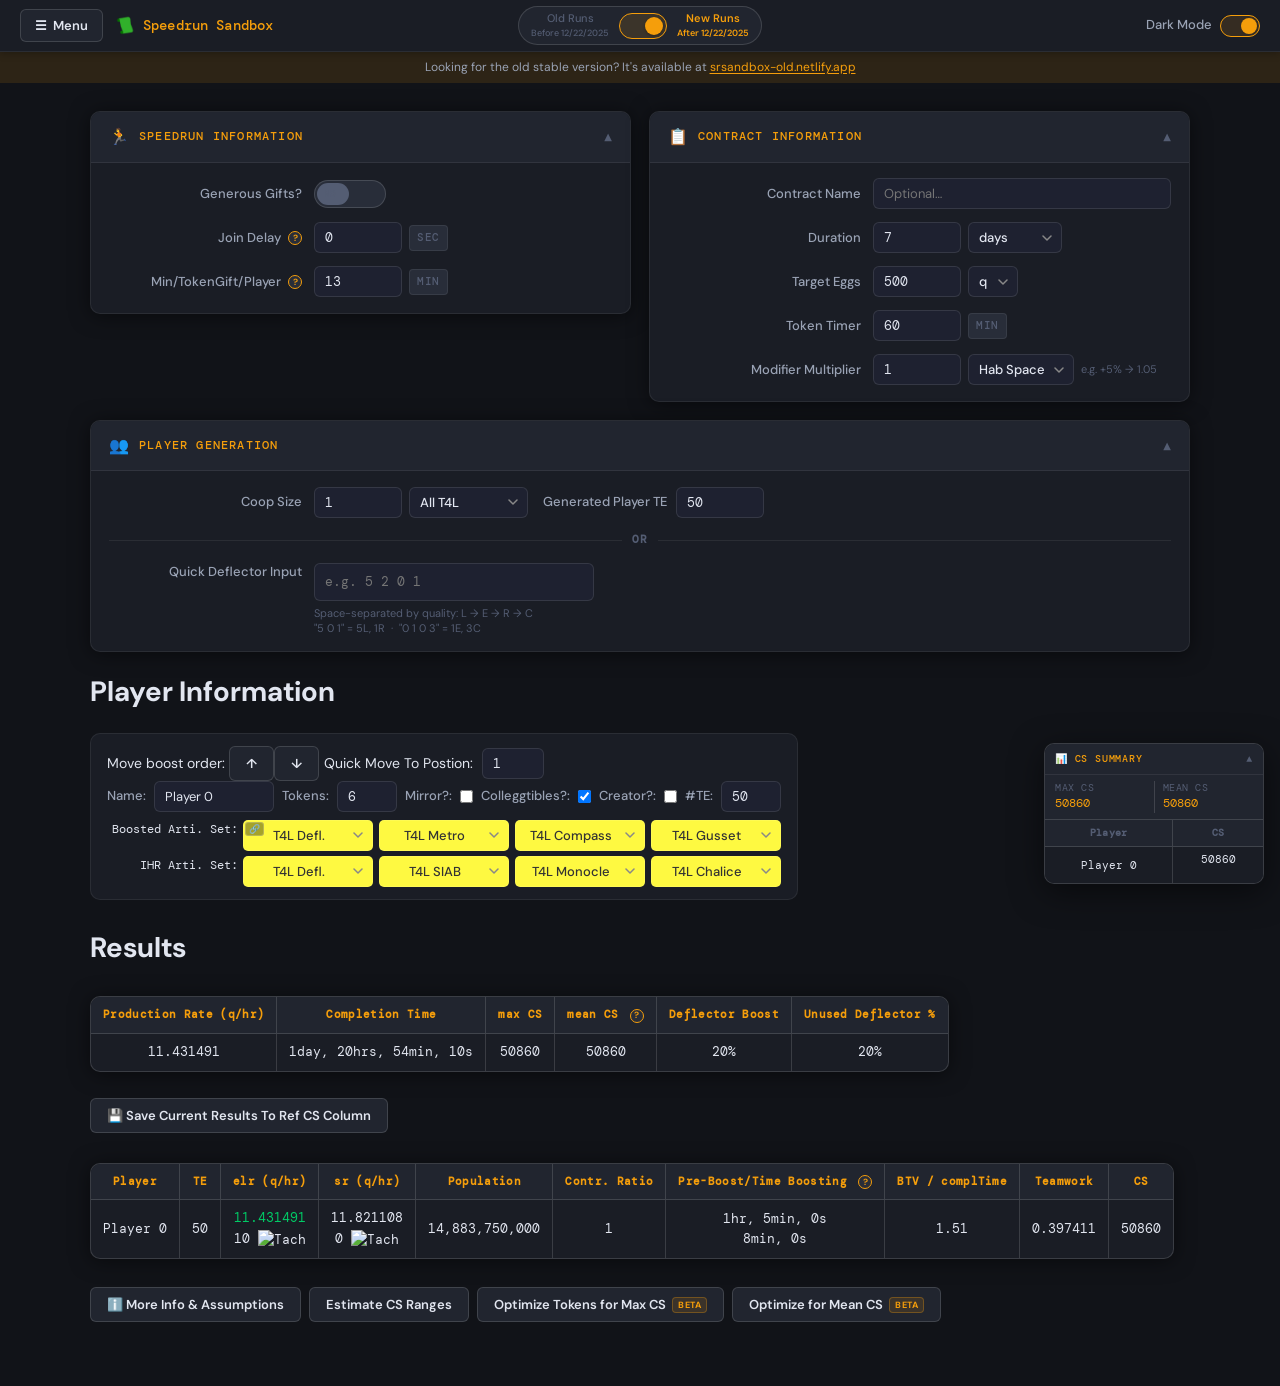
==== commit 8f1797a4: "Revert "Rename mean CS button" This reverts commit e232fa9770b965acbac282d0efa617db5f9a9c84." ====
--- a/index.html
+++ b/index.html
@@ -296,7 +296,7 @@
                 <button id="toggleInfo2Btn">ℹ️ More Info &amp; Assumptions</button>
                 <button id="runScenariosBtn">Estimate CS Ranges</button>
                 <button id="runTokenScenariosBtn">Optimize Tokens for Max CS <span class="badge-beta">beta</span></button>
-                <button id="runTokenScenariosMeanBtn">Optimize Tokens for Mean CS <span class="badge-beta">beta</span></button>
+                <button id="runTokenScenariosMeanBtn">Optimize for Mean CS <span class="badge-beta">beta</span></button>
             </div>
 
             <div id="info2Container" class="hidden"></div>
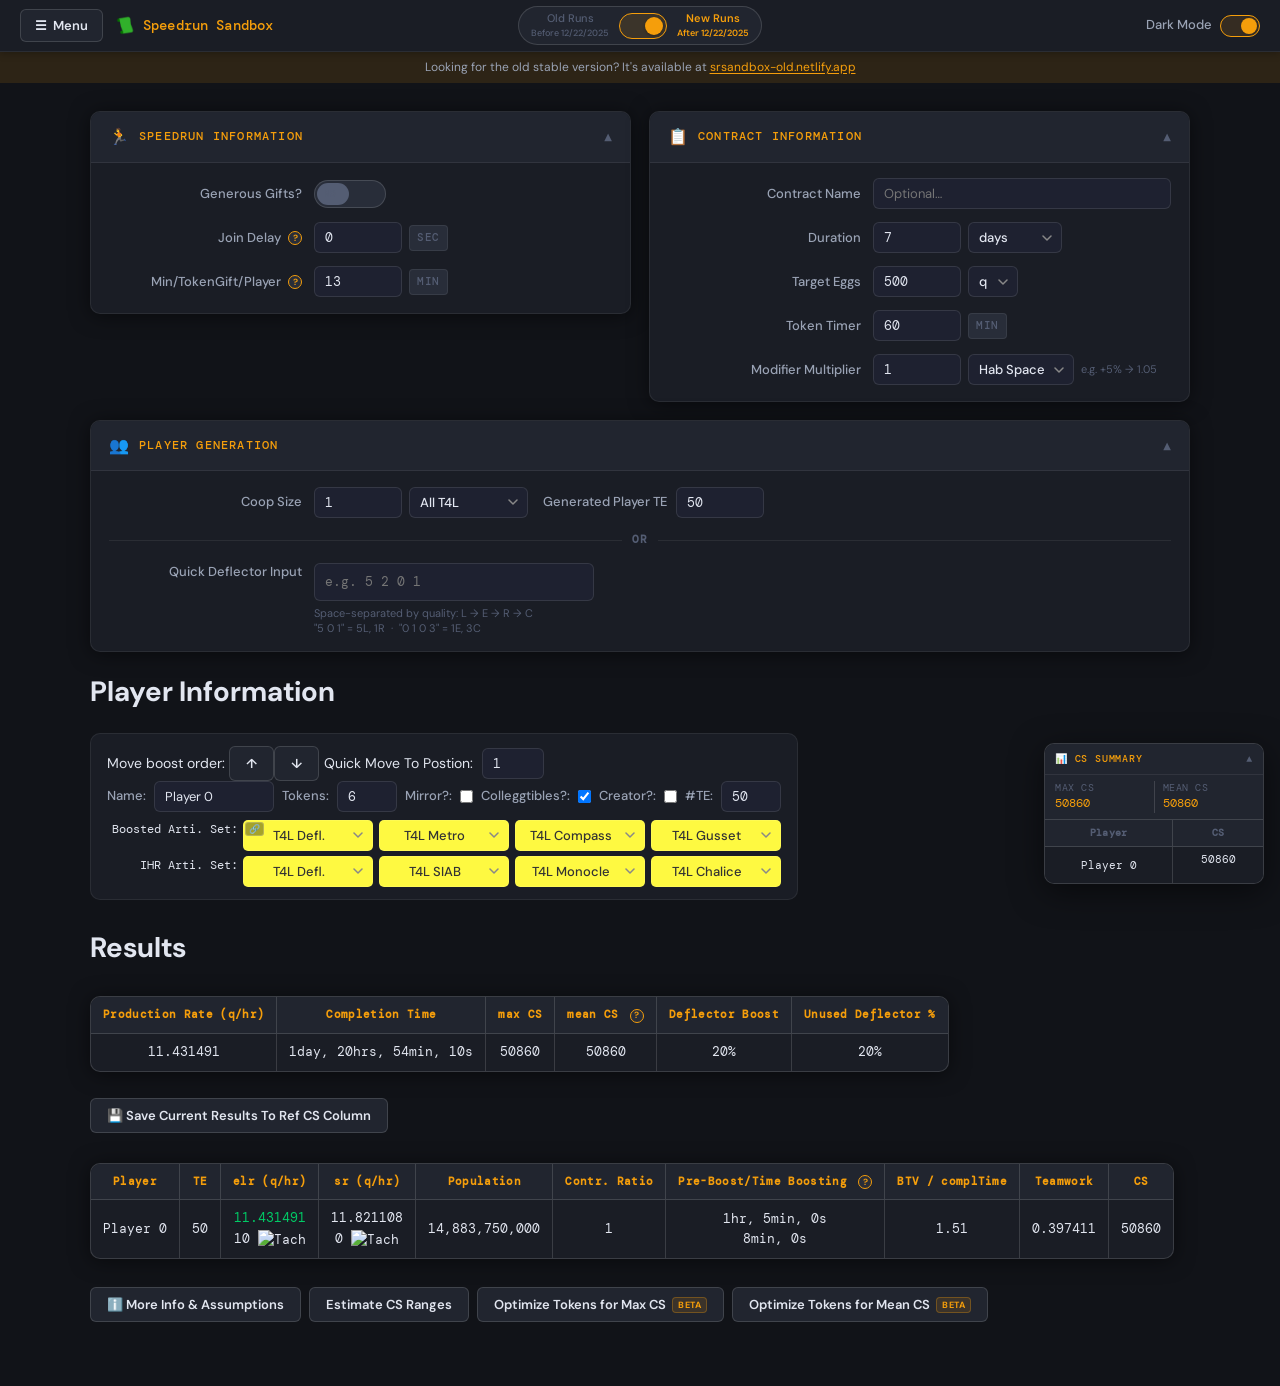
==== commit 68c1f7a4: "Reapply "Rename mean CS button" This reverts commit 8f1797a4d29802ad615bbc75d2df3ebcce2a5653." ====
--- a/index.html
+++ b/index.html
@@ -296,7 +296,7 @@
                 <button id="toggleInfo2Btn">ℹ️ More Info &amp; Assumptions</button>
                 <button id="runScenariosBtn">Estimate CS Ranges</button>
                 <button id="runTokenScenariosBtn">Optimize Tokens for Max CS <span class="badge-beta">beta</span></button>
-                <button id="runTokenScenariosMeanBtn">Optimize for Mean CS <span class="badge-beta">beta</span></button>
+                <button id="runTokenScenariosMeanBtn">Optimize Tokens for Mean CS <span class="badge-beta">beta</span></button>
             </div>
 
             <div id="info2Container" class="hidden"></div>
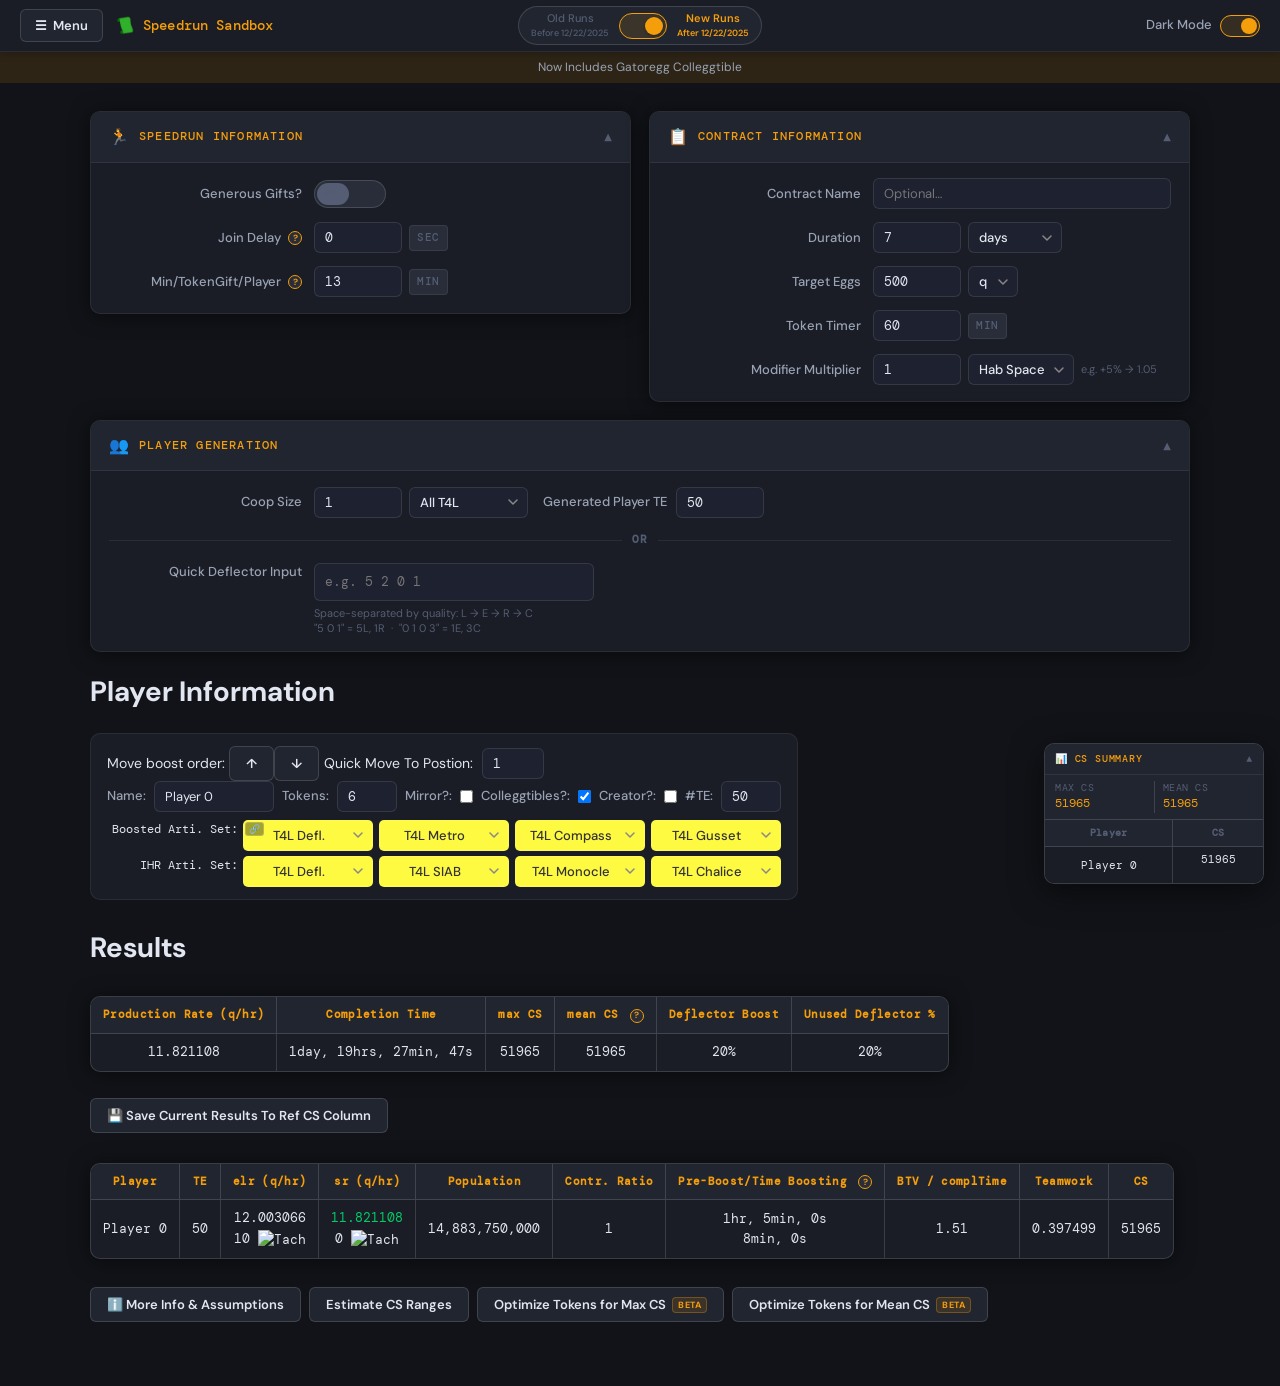
==== commit dafcb829: "GatorEgg Colleggtible Updates" ====
--- a/index.html
+++ b/index.html
@@ -82,7 +82,7 @@
     </nav>
 
     <div class="notice-bar">
-        Looking for the old stable version? It's available at <a id="oldSiteLink" href="https://srsandbox-old.netlify.app/" target="_blank" rel="noopener">srsandbox-old.netlify.app</a>
+        Now Includes Gatoregg Colleggtible</a>
     </div>
 
     <div id="urlErrorBar" class="error-bar" style="display:none;">
@@ -214,6 +214,11 @@
                                 <option value="LayRate">Lay Rate</option>
                             </select>
                             <span class="hint-text">e.g. +5% → 1.05</span>
+                            <!-- ===== GATOREGG-NOTICE-TEMP: START (added 2026-07-30, remove after ~2026-08-13) ===== -->
+                            <span id="gatoreggNotice" class="gatoregg-popup" hidden>
+                                <strong>Heads up:</strong> the Colleggtibles checkbox already includes both Lay Rate colleggtibles (Silicon + Gatoregg). If this 1.05 is meant to simulate that, you likely don't need it — set this back to 1.
+                            </span>
+                            <!-- ===== GATOREGG-NOTICE-TEMP: END ===== -->
                         </div>
                     </div>
                 </div>
--- a/styles.css
+++ b/styles.css
@@ -683,6 +683,29 @@
     line-height: 1.4;
 }
 
+/* ===== GATOREGG-NOTICE-TEMP: START (added 2026-07-30, remove after ~2026-08-13) ===== */
+.gatoregg-popup {
+    display: block;
+    flex: 1 1 100%;
+    width: 100%;
+    max-width: 320px;
+    margin-top: 2px;
+    background: var(--surface3);
+    border: 1px solid var(--amber);
+    color: var(--text-primary);
+    font-family: 'DM Sans', sans-serif;
+    font-size: 11px;
+    font-weight: 500;
+    line-height: 1.5;
+    text-align: left;
+    padding: 8px 12px;
+    border-radius: var(--radius-sm);
+    box-shadow: var(--shadow);
+}
+.gatoregg-popup strong { color: var(--amber); }
+.gatoregg-popup[hidden] { display: none !important; }
+/* ===== GATOREGG-NOTICE-TEMP: END ===== */
+
 /* ── Buttons — all consistent ghost style ─────── */
 button {
     display: inline-flex;
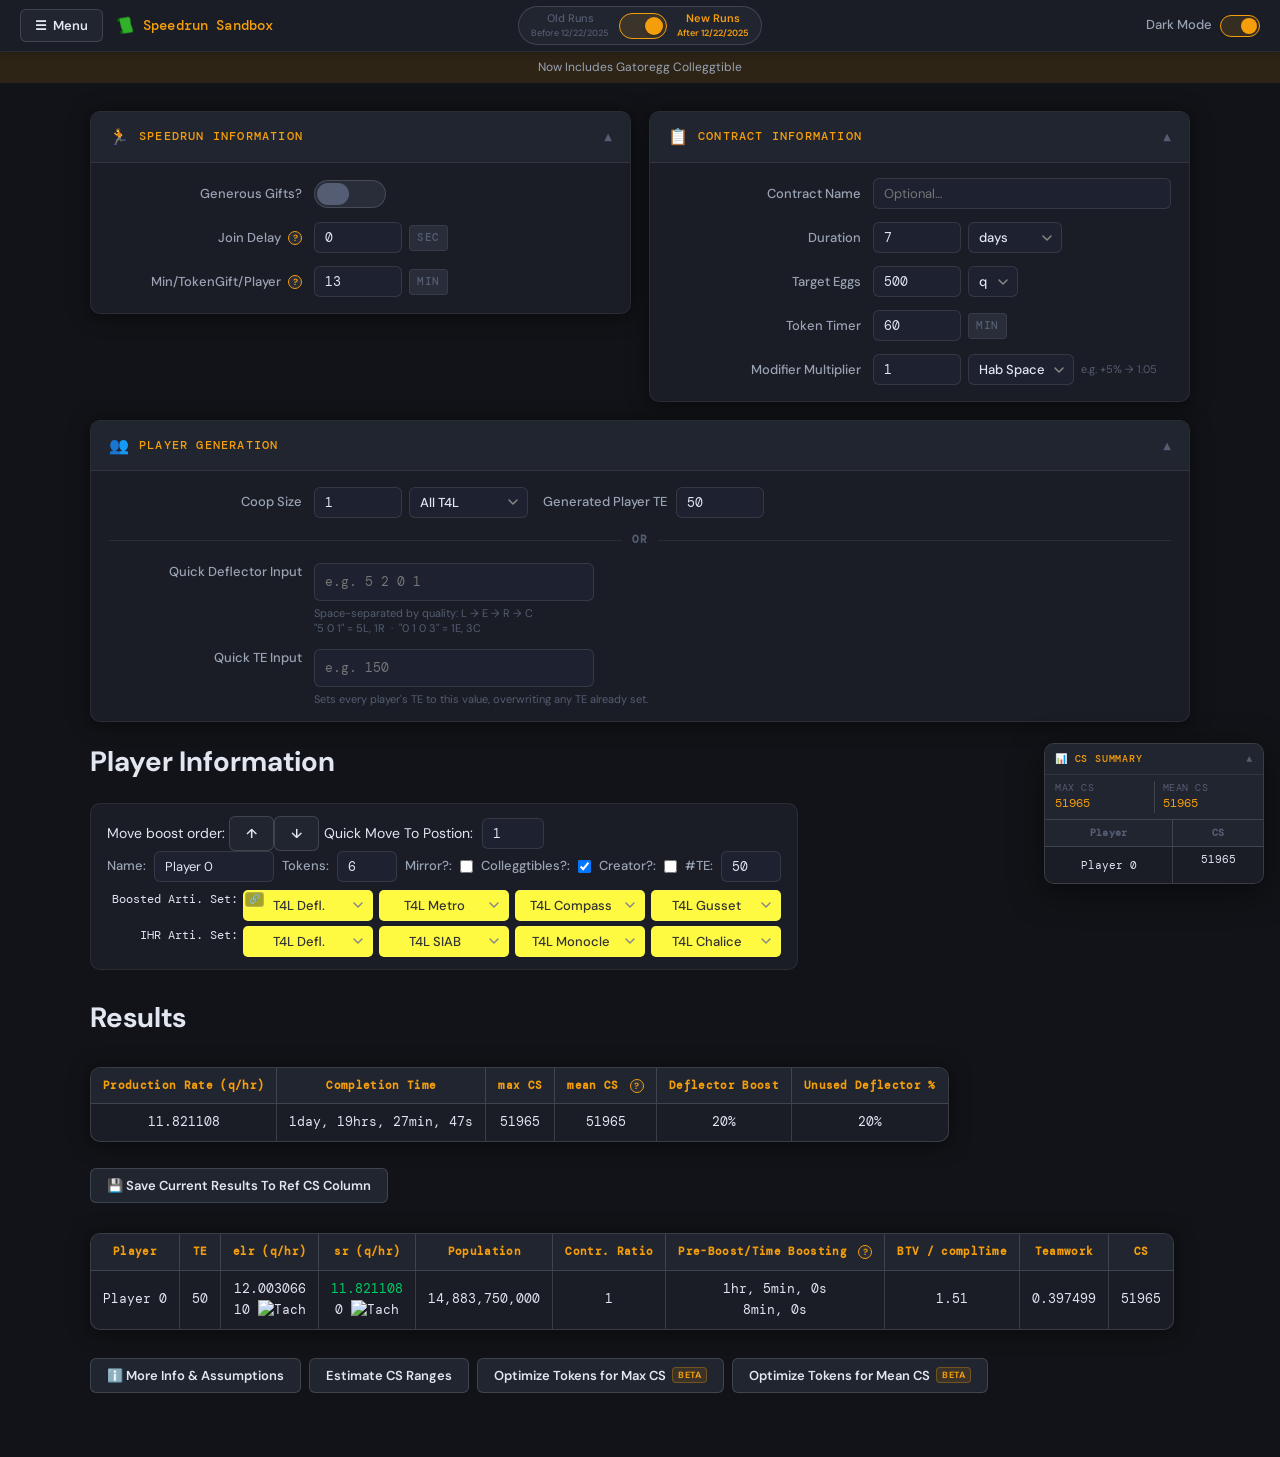
==== commit 88609da0: "Add a new Quick Set TE option in the Player Generation section" ====
--- a/index.html
+++ b/index.html
@@ -257,6 +257,14 @@
                             <small id="errorMsg" style="color:#ff6b6b;display:none;">⚠ Max 5 numbers allowed.</small>
                         </div>
                     </div>
+
+                    <div class="field-row field-row--stack">
+                        <label for="QSetTEInput" class="field-label">Quick TE Input</label>
+                        <div class="qinput-block">
+                            <input type="number" id="QSetTEInput" min="0" max="490" placeholder="e.g. 150" class="qinput-field" onkeyup="enforceMinMax(this)">
+                            <p class="hint-text">Sets every player's TE to this value, overwriting any TE already set.</p>
+                        </div>
+                    </div>
                 </div>
             </section>
 
@@ -275,6 +283,7 @@
                     this.value = clean;
                 });
                 input.onchange = () => QPInRun();
+                document.getElementById("QSetTEInput").onchange = () => QSetTERun();
             </script>
 
             <!-- Dynamic Output Areas -->
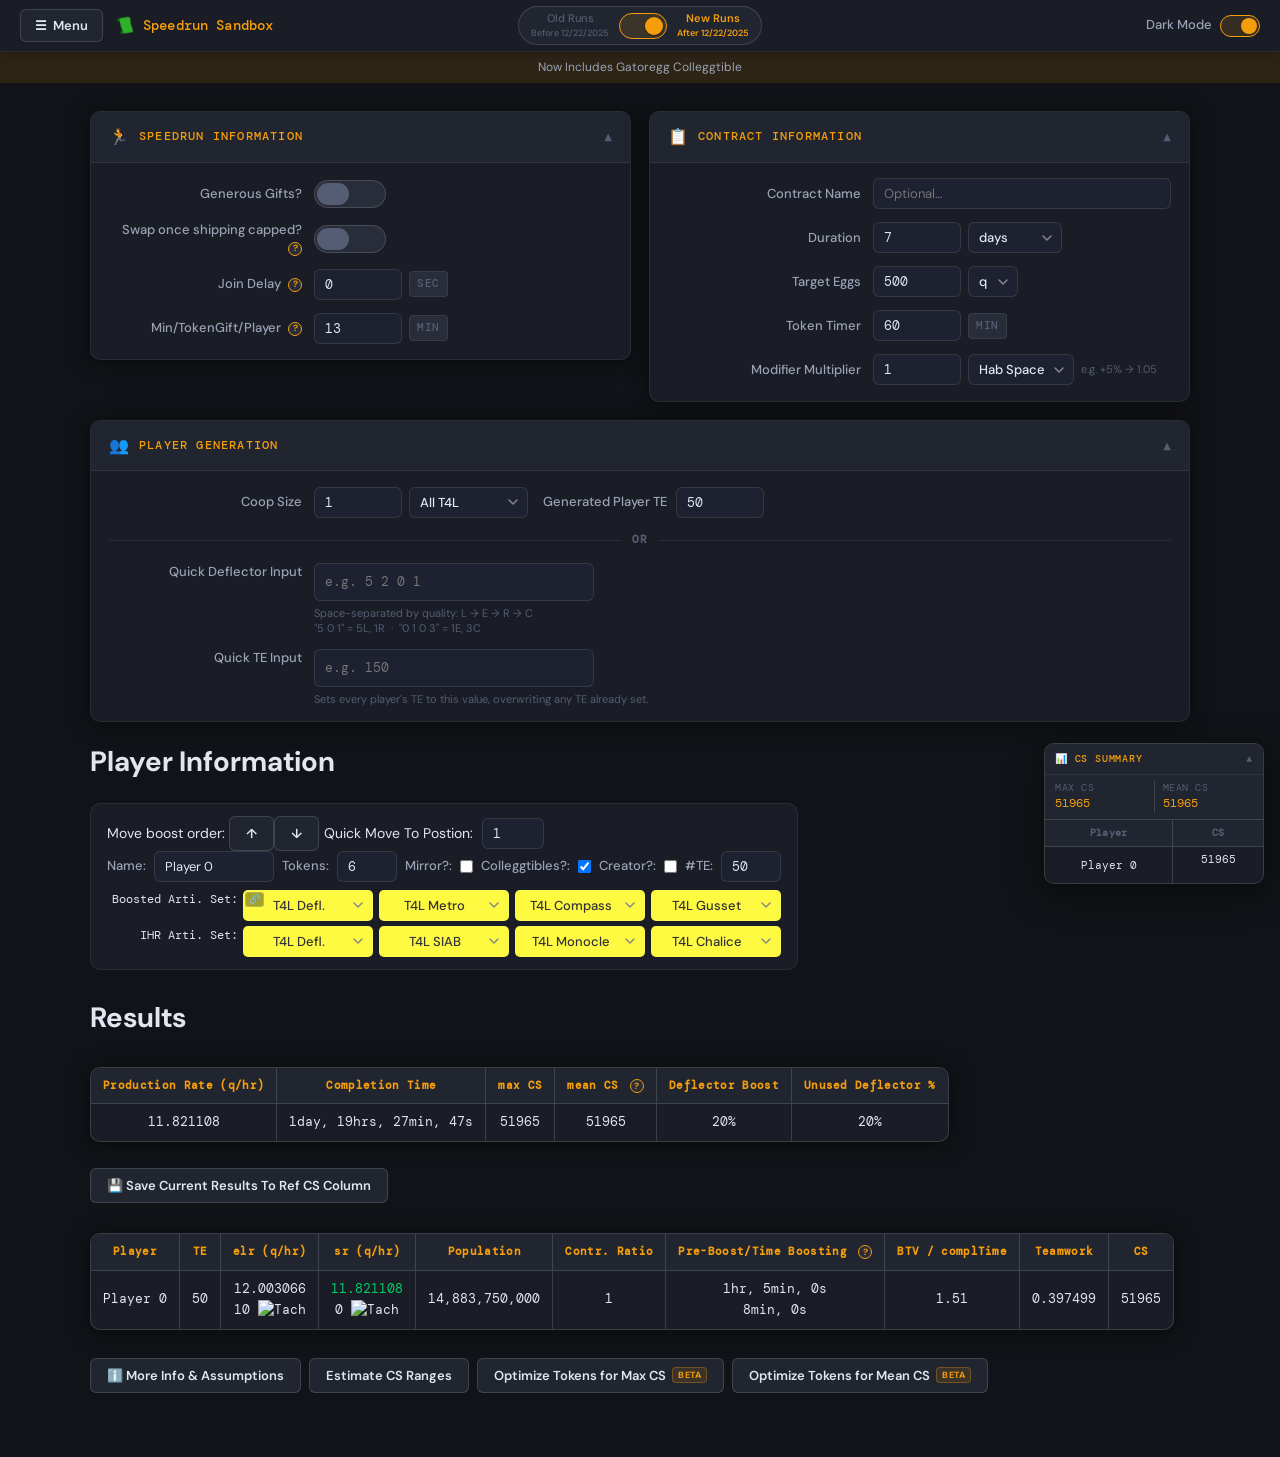
==== commit 5b2b3f61: "early arti swap, optimize tokens fix for mobile, quant scrub for estimate CS ranges" ====
--- a/index.html
+++ b/index.html
@@ -144,6 +144,18 @@
                     </div>
 
                     <div class="field-row">
+                        <label for="earlySwapToggle" class="field-label">Swap once shipping capped? <span class="info-tip info-tip--down" data-tip="NO: keep the IHR set until habs are full. YES: swap to the lay-rate set once there are enough chickens to max out shipping. Not saved in the link.">?</span></label>
+                        <label class="pill-toggle">
+                            <input type="checkbox" id="earlySwapToggle">
+                            <span class="pill-track">
+                                <span class="pill-thumb"></span>
+                                <span class="pill-text-on">YES</span>
+                                <span class="pill-text-off">NO</span>
+                            </span>
+                        </label>
+                    </div>
+
+                    <div class="field-row">
                         <label for="crttime" class="field-label">Join Delay <span class="info-tip" data-tip="The amount of time between coop creation and players joining.">?</span></label>
                         <div class="input-with-unit">
                             <input type="number" id="crttime" min="0" value="0" onkeyup=enforceMinMaxDec(this)>
